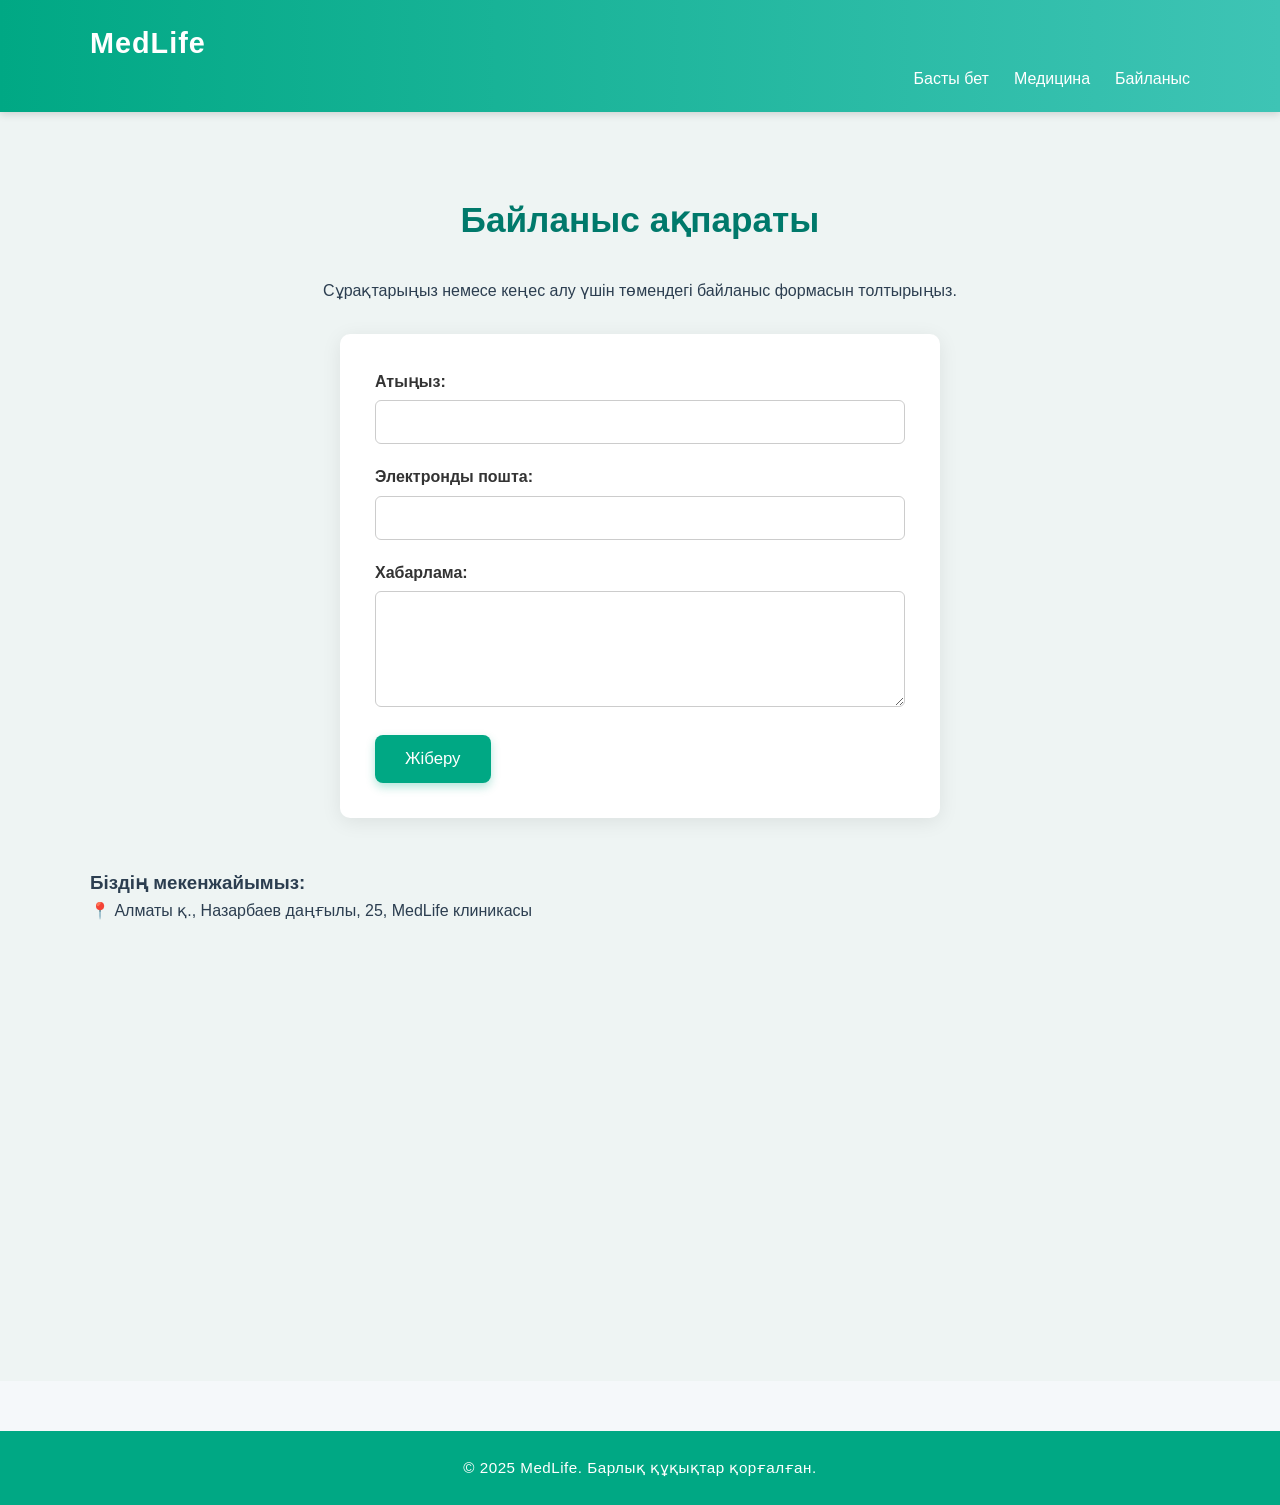
==== contact.html @ 1dfc936f "Rename contact to contact.html" ====
<!DOCTYPE html>
<html lang="kk">
<head>
  <meta charset="UTF-8" />
  <meta name="viewport" content="width=device-width, initial-scale=1.0" />
  <title>Байланыс | MedLife</title>
  <link rel="stylesheet" href="feature.css" />
</head>
<body>
  <header class="site-header">
    <div class="container">
      <h1 class="logo">MedLife</h1>
      <nav class="nav">
        <ul>
          <li><a href="index.html">Басты бет</a></li>
          <li><a href="medicine.html">Медицина</a></li>
          <li><a href="contact.html" class="active">Байланыс</a></li>
        </ul>
      </nav>
    </div>
  </header>

  <section class="contact-section">
    <div class="container">
      <h2>Байланыс ақпараты</h2>
      <p style="text-align:center; max-width:700px; margin:0 auto 30px;">
        Сұрақтарыңыз немесе кеңес алу үшін төмендегі байланыс формасын толтырыңыз.
      </p>

      <form id="contactForm">
        <label for="name">Атыңыз:</label>
        <input type="text" id="name" name="name" required />

        <label for="email">Электронды пошта:</label>
        <input type="email" id="email" name="email" required />

        <label for="message">Хабарлама:</label>
        <textarea id="message" name="message" rows="5" required></textarea>

        <button type="submit" class="btn">Жіберу</button>
      </form>

      <h3 style="margin-top:50px;">Біздің мекенжайымыз:</h3>
      <p>📍 Алматы қ., Назарбаев даңғылы, 25, MedLife клиникасы</p>

      <iframe 
        src="https://www.google.com/maps/embed?pb=!1m18!1m12!1m3!1d2924.306270057759!2d76.92690777636365!3d43.25681947112336!2m3!1f0!2f0!3f0!3m2!1i1024!2i768!4f13.1!3m3!1m2!1s0x38836f98acac0001%3A0x52cb1ad8dd23f1e2!2sAlmaty!5e0!3m2!1sen!2skz!4v1700000000000!5m2!1sen!2skz" 
        width="100%" height="350" style="border:0; border-radius:8px; margin-top:20px;" allowfullscreen="" loading="lazy"></iframe>
    </div>
  </section>

  <footer class="site-footer">
    <div class="container">
      <p>&copy; 2025 MedLife. Барлық құқықтар қорғалған.</p>
    </div>
  </footer>

  <script src="feature.js"></script>
</body>
</html>
---- feature.css ----
/* ===========================
   Негізгі стильдер
=========================== */
* {
  margin: 0;
  padding: 0;
  box-sizing: border-box;
}

html {
  scroll-behavior: smooth;
}

body {
  font-family: "Segoe UI", Tahoma, Geneva, Verdana, sans-serif;
  background-color: #f5f8fa;
  color: #2c3e50;
  line-height: 1.6;
}

/* Контейнер */
.container {
  width: 90%;
  max-width: 1100px;
  margin: 0 auto;
}

/* ===========================
   HEADER
=========================== */
.site-header {
  background: linear-gradient(90deg, #00a884, #3ec4b5);
  color: #fff;
  padding: 20px 0;
  box-shadow: 0 2px 8px rgba(0, 0, 0, 0.15);
  position: sticky;
  top: 0;
  z-index: 1000;
}

.logo {
  font-size: 1.8em;
  font-weight: 700;
  letter-spacing: 1px;
}

.nav ul {
  list-style: none;
  display: flex;
  justify-content: flex-end;
  gap: 25px;
}

.nav a {
  color: #fff;
  text-decoration: none;
  font-weight: 500;
  transition: all 0.3s ease;
  position: relative;
}

.nav a::after {
  content: "";
  position: absolute;
  width: 0%;
  height: 2px;
  bottom: -4px;
  left: 0;
  background-color: #fff;
  transition: width 0.3s ease;
}

.nav a:hover::after {
  width: 100%;
}

/* ===========================
   HOME SECTION
=========================== */
.home-section {
  padding: 100px 0;
  text-align: center;
  background: linear-gradient(to right, #c8f7dc, #e0f7f0);
  color: #1f3b4d;
  animation: fadeIn 1s ease;
}

.home-section h2 {
  font-size: 2.6em;
  margin-bottom: 20px;
  font-weight: 700;
  color: #006b5c;
}

.home-section p {
  max-width: 700px;
  margin: 0 auto 35px;
  font-size: 1.1em;
  color: #2d4f4f;
}

.btn {
  background-color: #00a884;
  color: #fff;
  border: none;
  padding: 14px 30px;
  font-size: 1.05em;
  border-radius: 8px;
  cursor: pointer;
  transition: all 0.3s ease;
  box-shadow: 0 4px 10px rgba(0, 168, 132, 0.3);
}

.btn:hover {
  background-color: #00876d;
  transform: translateY(-3px);
}

/* ===========================
   ABOUT SECTION
=========================== */
.about-section {
  padding: 80px 0;
  background-color: #ffffff;
  text-align: center;
  animation: fadeInUp 1s ease;
}

.about-section h2 {
  font-size: 2.2em;
  margin-bottom: 20px;
  color: #00796b;
}

.about-section p {
  max-width: 700px;
  margin: 0 auto;
  font-size: 1.05em;
  color: #444;
  line-height: 1.7;
}

/* ===========================
   MEDICINE SECTION
=========================== */
#medicine {
  padding: 80px 0;
  background: #f0fdf9;
  text-align: center;
  animation: fadeInUp 1s ease;
}

#medicine h2 {
  font-size: 2.2em;
  color: #009e7f;
  margin-bottom: 20px;
}

#medicine p {
  max-width: 700px;
  margin: 0 auto;
  font-size: 1.1em;
  color: #333;
}

/* ===========================
   CONTACT SECTION
=========================== */
.contact-section {
  padding: 80px 0;
  background-color: #eef4f3;
}

.contact-section h2 {
  text-align: center;
  font-size: 2.2em;
  margin-bottom: 30px;
  color: #00796b;
}

form {
  max-width: 600px;
  margin: 0 auto;
  background: #fff;
  padding: 35px;
  border-radius: 10px;
  box-shadow: 0 4px 20px rgba(0, 0, 0, 0.08);
  transition: all 0.3s ease;
}

form:hover {
  transform: translateY(-3px);
}

form label {
  display: block;
  font-weight: 600;
  margin-bottom: 6px;
  color: #333;
}

form input,
form textarea {
  width: 100%;
  padding: 12px;
  margin-bottom: 20px;
  border: 1px solid #ccc;
  border-radius: 6px;
  font-family: inherit;
  font-size: 1em;
  transition: border-color 0.3s ease, box-shadow 0.3s ease;
}

form input:focus,
form textarea:focus {
  border-color: #00a884;
  box-shadow: 0 0 5px rgba(0, 168, 132, 0.4);
  outline: none;
}

/* ===========================
   FOOTER
=========================== */
.site-footer {
  background-color: #00a884;
  color: #fff;
  text-align: center;
  padding: 25px 0;
  font-size: 0.95em;
  letter-spacing: 0.5px;
  margin-top: 50px;
}

/* ===========================
   Анимациялар
=========================== */
@keyframes fadeIn {
  from { opacity: 0; }
  to { opacity: 1; }
}

@keyframes fadeInUp {
  from {
    opacity: 0;
    transform: translateY(30px);
  }
  to {
    opacity: 1;
    transform: translateY(0);
  }
}

/* ===========================
   Адаптивтілік (Responsive)
=========================== */
@media (max-width: 768px) {
  .nav ul {
    flex-direction: column;
    align-items: center;
    gap: 12px;
  }

  .home-section h2 {
    font-size: 2.1em;
  }

  .about-section,
  .contact-section,
  #medicine {
    padding: 60px 0;
  }

  form {
    padding: 25px;
  }
}
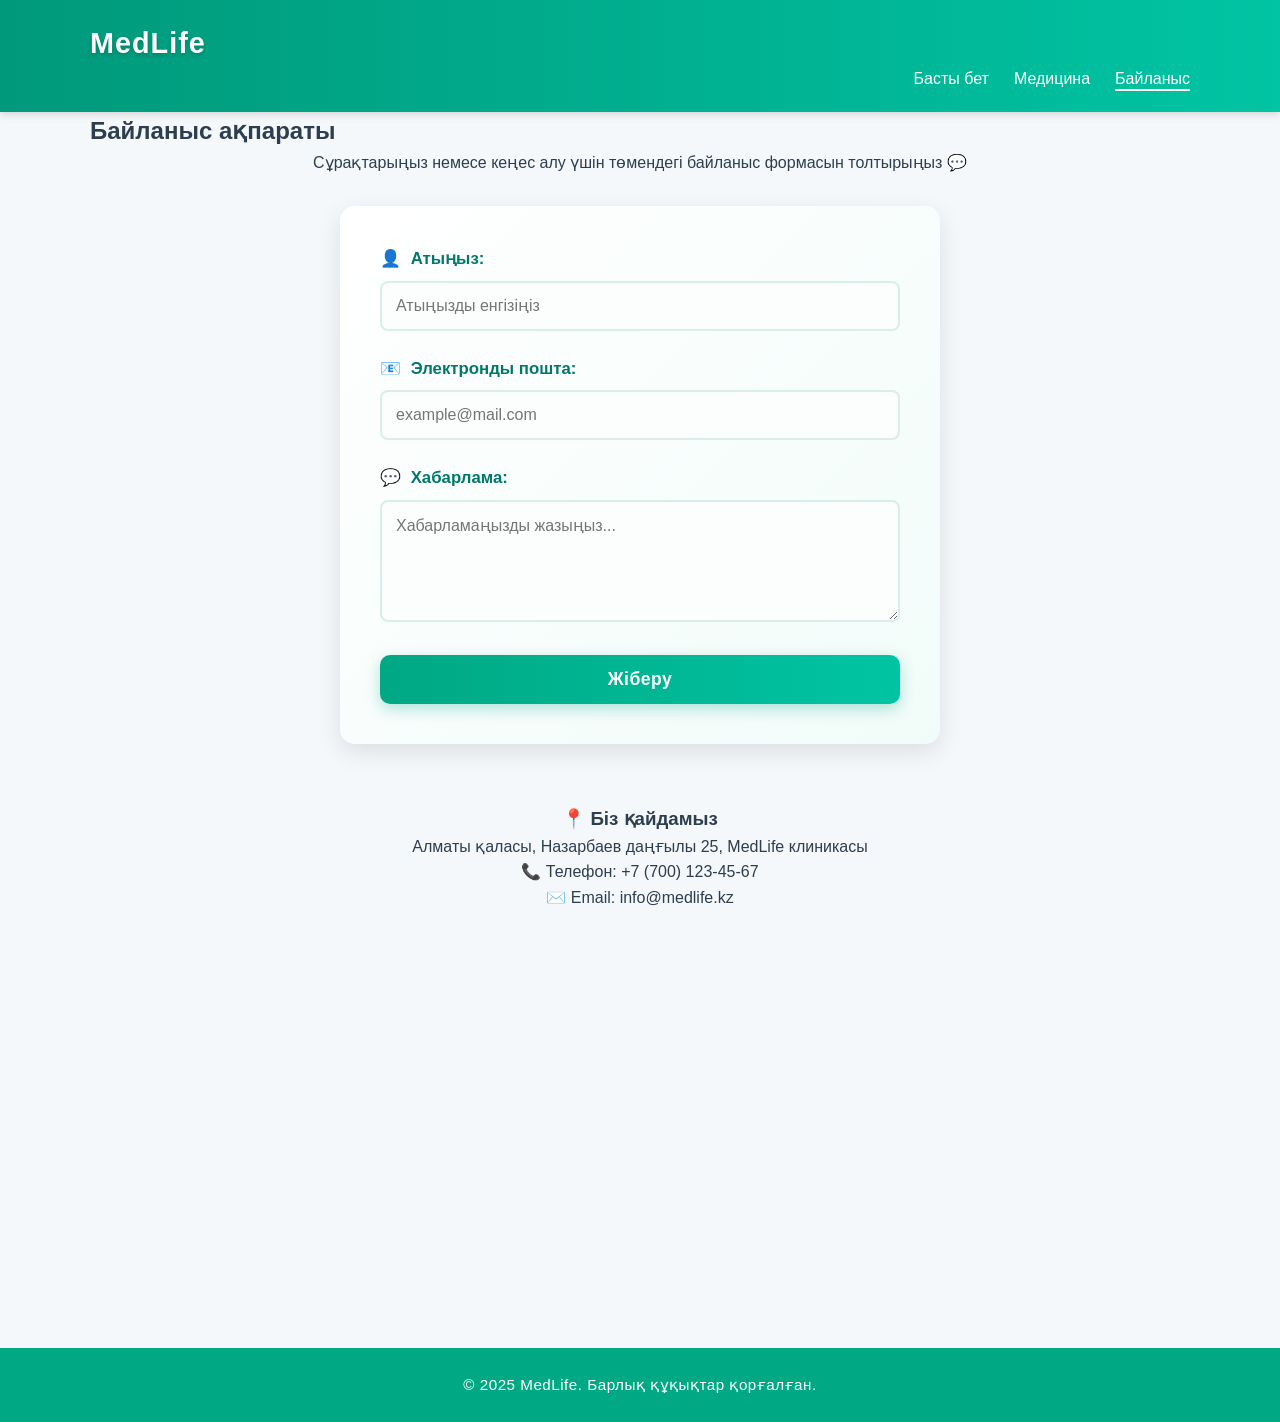
==== commit 892ddc0d: "Update contact.html" ====
--- a/contact.html
+++ b/contact.html
@@ -7,6 +7,7 @@
   <link rel="stylesheet" href="feature.css" />
 </head>
 <body>
+  <!-- 🔹 Header -->
   <header class="site-header">
     <div class="container">
       <h1 class="logo">MedLife</h1>
@@ -20,35 +21,49 @@
     </div>
   </header>
 
+  <!-- 🔹 Байланыс бөлімі -->
   <section class="contact-section">
     <div class="container">
       <h2>Байланыс ақпараты</h2>
       <p style="text-align:center; max-width:700px; margin:0 auto 30px;">
-        Сұрақтарыңыз немесе кеңес алу үшін төмендегі байланыс формасын толтырыңыз.
+        Сұрақтарыңыз немесе кеңес алу үшін төмендегі байланыс формасын толтырыңыз 💬
       </p>
 
-      <form id="contactForm">
-        <label for="name">Атыңыз:</label>
-        <input type="text" id="name" name="name" required />
+      <form id="contactForm" class="contact-form">
+        <div class="form-group">
+          <label for="name"><span>👤</span> Атыңыз:</label>
+          <input type="text" id="name" name="name" placeholder="Атыңызды енгізіңіз" required />
+        </div>
 
-        <label for="email">Электронды пошта:</label>
-        <input type="email" id="email" name="email" required />
+        <div class="form-group">
+          <label for="email"><span>📧</span> Электронды пошта:</label>
+          <input type="email" id="email" name="email" placeholder="example@mail.com" required />
+        </div>
 
-        <label for="message">Хабарлама:</label>
-        <textarea id="message" name="message" rows="5" required></textarea>
+        <div class="form-group">
+          <label for="message"><span>💬</span> Хабарлама:</label>
+          <textarea id="message" name="message" rows="5" placeholder="Хабарламаңызды жазыңыз..." required></textarea>
+        </div>
 
-        <button type="submit" class="btn">Жіберу</button>
+        <button type="submit" class="btn btn-contact">Жіберу</button>
       </form>
 
-      <h3 style="margin-top:50px;">Біздің мекенжайымыз:</h3>
-      <p>📍 Алматы қ., Назарбаев даңғылы, 25, MedLife клиникасы</p>
+      <!-- 📍 Контактная информация -->
+      <div class="contact-info" style="margin-top:60px; text-align:center;">
+        <h3>📍 Біз қайдамыз</h3>
+        <p>Алматы қаласы, Назарбаев даңғылы 25, MedLife клиникасы</p>
+        <p>📞 Телефон: +7 (700) 123-45-67</p>
+        <p>✉️ Email: info@medlife.kz</p>
 
-      <iframe 
-        src="https://www.google.com/maps/embed?pb=!1m18!1m12!1m3!1d2924.306270057759!2d76.92690777636365!3d43.25681947112336!2m3!1f0!2f0!3f0!3m2!1i1024!2i768!4f13.1!3m3!1m2!1s0x38836f98acac0001%3A0x52cb1ad8dd23f1e2!2sAlmaty!5e0!3m2!1sen!2skz!4v1700000000000!5m2!1sen!2skz" 
-        width="100%" height="350" style="border:0; border-radius:8px; margin-top:20px;" allowfullscreen="" loading="lazy"></iframe>
+        <iframe 
+          src="https://www.google.com/maps/embed?pb=!1m18!1m12!1m3!1d2924.306270057759!2d76.92690777636365!3d43.25681947112336!2m3!1f0!2f0!3f0!3m2!1i1024!2i768!4f13.1!3m3!1m2!1s0x38836f98acac0001%3A0x52cb1ad8dd23f1e2!2sAlmaty!5e0!3m2!1sen!2skz!4v1700000000000!5m2!1sen!2skz" 
+          width="100%" height="350" style="border:0; border-radius:12px; margin-top:20px;" allowfullscreen="" loading="lazy">
+        </iframe>
+      </div>
     </div>
   </section>
 
+  <!-- 🔹 Footer -->
   <footer class="site-footer">
     <div class="container">
       <p>&copy; 2025 MedLife. Барлық құқықтар қорғалған.</p>
--- a/feature.css
+++ b/feature.css
@@ -1,6 +1,7 @@
 /* ===========================
-   Негізгі стильдер
-=========================== */
+   MEDLIFE STYLE (Айдар версия)
+=========================== */
+
 * {
   margin: 0;
   padding: 0;
@@ -12,24 +13,17 @@
 }
 
 body {
-  font-family: "Segoe UI", Tahoma, Geneva, Verdana, sans-serif;
+  font-family: "Poppins", "Segoe UI", Tahoma, sans-serif;
   background-color: #f5f8fa;
   color: #2c3e50;
   line-height: 1.6;
 }
 
-/* Контейнер */
-.container {
-  width: 90%;
-  max-width: 1100px;
-  margin: 0 auto;
-}
-
 /* ===========================
    HEADER
 =========================== */
 .site-header {
-  background: linear-gradient(90deg, #00a884, #3ec4b5);
+  background: linear-gradient(90deg, #00997b, #00c4a3);
   color: #fff;
   padding: 20px 0;
   box-shadow: 0 2px 8px rgba(0, 0, 0, 0.15);
@@ -38,16 +32,24 @@
   z-index: 1000;
 }
 
+.container {
+  width: 90%;
+  max-width: 1100px;
+  margin: 0 auto;
+}
+
 .logo {
   font-size: 1.8em;
   font-weight: 700;
   letter-spacing: 1px;
+  text-shadow: 0 2px 4px rgba(0, 0, 0, 0.2);
 }
 
 .nav ul {
   list-style: none;
   display: flex;
   justify-content: flex-end;
+  align-items: center;
   gap: 25px;
 }
 
@@ -55,41 +57,42 @@
   color: #fff;
   text-decoration: none;
   font-weight: 500;
-  transition: all 0.3s ease;
   position: relative;
-}
-
-.nav a::after {
+  transition: 0.3s ease;
+}
+
+.nav a:hover {
+  color: #e0fdf6;
+}
+
+.nav a.active::after,
+.nav a:hover::after {
   content: "";
   position: absolute;
-  width: 0%;
+  width: 100%;
   height: 2px;
   bottom: -4px;
   left: 0;
   background-color: #fff;
-  transition: width 0.3s ease;
-}
-
-.nav a:hover::after {
-  width: 100%;
+  border-radius: 3px;
 }
 
 /* ===========================
    HOME SECTION
 =========================== */
 .home-section {
-  padding: 100px 0;
+  padding: 120px 0;
   text-align: center;
-  background: linear-gradient(to right, #c8f7dc, #e0f7f0);
+  background: linear-gradient(to right, #c8f7dc, #e2fcf3);
   color: #1f3b4d;
-  animation: fadeIn 1s ease;
+  animation: fadeIn 1.2s ease;
 }
 
 .home-section h2 {
   font-size: 2.6em;
   margin-bottom: 20px;
+  color: #007a63;
   font-weight: 700;
-  color: #006b5c;
 }
 
 .home-section p {
@@ -103,12 +106,12 @@
   background-color: #00a884;
   color: #fff;
   border: none;
-  padding: 14px 30px;
+  padding: 14px 32px;
   font-size: 1.05em;
   border-radius: 8px;
   cursor: pointer;
   transition: all 0.3s ease;
-  box-shadow: 0 4px 10px rgba(0, 168, 132, 0.3);
+  box-shadow: 0 4px 12px rgba(0, 168, 132, 0.3);
 }
 
 .btn:hover {
@@ -117,7 +120,7 @@
 }
 
 /* ===========================
-   ABOUT SECTION
+   ABOUT / BENEFITS SECTION
 =========================== */
 .about-section {
   padding: 80px 0;
@@ -130,6 +133,7 @@
   font-size: 2.2em;
   margin-bottom: 20px;
   color: #00796b;
+  font-weight: 600;
 }
 
 .about-section p {
@@ -140,82 +144,32 @@
   line-height: 1.7;
 }
 
-/* ===========================
-   MEDICINE SECTION
-=========================== */
-#medicine {
-  padding: 80px 0;
-  background: #f0fdf9;
-  text-align: center;
-  animation: fadeInUp 1s ease;
-}
-
-#medicine h2 {
-  font-size: 2.2em;
-  color: #009e7f;
-  margin-bottom: 20px;
-}
-
-#medicine p {
-  max-width: 700px;
-  margin: 0 auto;
-  font-size: 1.1em;
-  color: #333;
-}
-
-/* ===========================
-   CONTACT SECTION
-=========================== */
-.contact-section {
-  padding: 80px 0;
-  background-color: #eef4f3;
-}
-
-.contact-section h2 {
-  text-align: center;
-  font-size: 2.2em;
-  margin-bottom: 30px;
-  color: #00796b;
-}
-
-form {
-  max-width: 600px;
-  margin: 0 auto;
-  background: #fff;
-  padding: 35px;
+.card {
+  transition: all 0.3s ease;
+}
+
+.card:hover {
+  transform: translateY(-6px);
+  box-shadow: 0 6px 16px rgba(0, 168, 132, 0.2) !important;
+}
+
+.card h3 {
+  color: #00997b;
+  margin-bottom: 10px;
+}
+
+/* ===========================
+   GALLERY
+=========================== */
+.gallery img {
+  width: 100%;
   border-radius: 10px;
-  box-shadow: 0 4px 20px rgba(0, 0, 0, 0.08);
-  transition: all 0.3s ease;
-}
-
-form:hover {
-  transform: translateY(-3px);
-}
-
-form label {
-  display: block;
-  font-weight: 600;
-  margin-bottom: 6px;
-  color: #333;
-}
-
-form input,
-form textarea {
-  width: 100%;
-  padding: 12px;
-  margin-bottom: 20px;
-  border: 1px solid #ccc;
-  border-radius: 6px;
-  font-family: inherit;
-  font-size: 1em;
-  transition: border-color 0.3s ease, box-shadow 0.3s ease;
-}
-
-form input:focus,
-form textarea:focus {
-  border-color: #00a884;
-  box-shadow: 0 0 5px rgba(0, 168, 132, 0.4);
-  outline: none;
+  transition: transform 0.4s ease, box-shadow 0.4s ease;
+}
+
+.gallery img:hover {
+  transform: scale(1.05);
+  box-shadow: 0 6px 16px rgba(0, 168, 132, 0.25);
 }
 
 /* ===========================
@@ -228,7 +182,7 @@
   padding: 25px 0;
   font-size: 0.95em;
   letter-spacing: 0.5px;
-  margin-top: 50px;
+  margin-top: 60px;
 }
 
 /* ===========================
@@ -240,37 +194,119 @@
 }
 
 @keyframes fadeInUp {
-  from {
-    opacity: 0;
-    transform: translateY(30px);
-  }
-  to {
-    opacity: 1;
-    transform: translateY(0);
-  }
-}
-
-/* ===========================
-   Адаптивтілік (Responsive)
+  from { opacity: 0; transform: translateY(30px); }
+  to { opacity: 1; transform: translateY(0); }
+}
+
+/* ===========================
+   Адаптивтілік
 =========================== */
 @media (max-width: 768px) {
   .nav ul {
     flex-direction: column;
-    align-items: center;
     gap: 12px;
+    padding-top: 10px;
   }
 
   .home-section h2 {
-    font-size: 2.1em;
+    font-size: 2em;
   }
 
   .about-section,
-  .contact-section,
-  #medicine {
+  .home-section {
     padding: 60px 0;
   }
 
-  form {
+  .btn {
+    padding: 12px 24px;
+  }
+}
+/* ===========================
+   CONTACT FORM (стиль Айдар)
+=========================== */
+.contact-form {
+  max-width: 600px;
+  margin: 0 auto;
+  background: linear-gradient(135deg, #ffffff, #f1fcf9);
+  padding: 40px;
+  border-radius: 15px;
+  box-shadow: 0 8px 25px rgba(0, 0, 0, 0.1);
+  transition: transform 0.3s ease;
+}
+
+.contact-form:hover {
+  transform: translateY(-4px);
+}
+
+.form-group {
+  margin-bottom: 25px;
+  text-align: left;
+}
+
+.contact-form label {
+  display: block;
+  font-weight: 600;
+  color: #00796b;
+  margin-bottom: 8px;
+  font-size: 1.05em;
+}
+
+.contact-form label span {
+  margin-right: 5px;
+}
+
+.contact-form input,
+.contact-form textarea {
+  width: 100%;
+  padding: 14px;
+  font-size: 1em;
+  border: 2px solid #d7efea;
+  border-radius: 8px;
+  transition: all 0.3s ease;
+  font-family: inherit;
+  background-color: #fcfdfd;
+  color: #333;
+}
+
+.contact-form input:focus,
+.contact-form textarea:focus {
+  border-color: #00a884;
+  background-color: #fafffe;
+  box-shadow: 0 0 8px rgba(0, 168, 132, 0.2);
+  outline: none;
+}
+
+.btn-contact {
+  display: block;
+  width: 100%;
+  padding: 14px;
+  font-size: 1.1em;
+  font-weight: 600;
+  border-radius: 10px;
+  background: linear-gradient(90deg, #00a884, #00c4a3);
+  color: white;
+  border: none;
+  cursor: pointer;
+  transition: all 0.3s ease;
+  letter-spacing: 0.5px;
+  box-shadow: 0 5px 15px rgba(0, 168, 132, 0.3);
+}
+
+.btn-contact:hover {
+  background: linear-gradient(90deg, #00c4a3, #00a884);
+  transform: translateY(-2px);
+  box-shadow: 0 8px 20px rgba(0, 168, 132, 0.4);
+}
+
+/* Адаптив */
+@media (max-width: 600px) {
+  .contact-form {
     padding: 25px;
   }
-}
+
+  .btn-contact {
+    font-size: 1em;
+  }
+}
+
+
